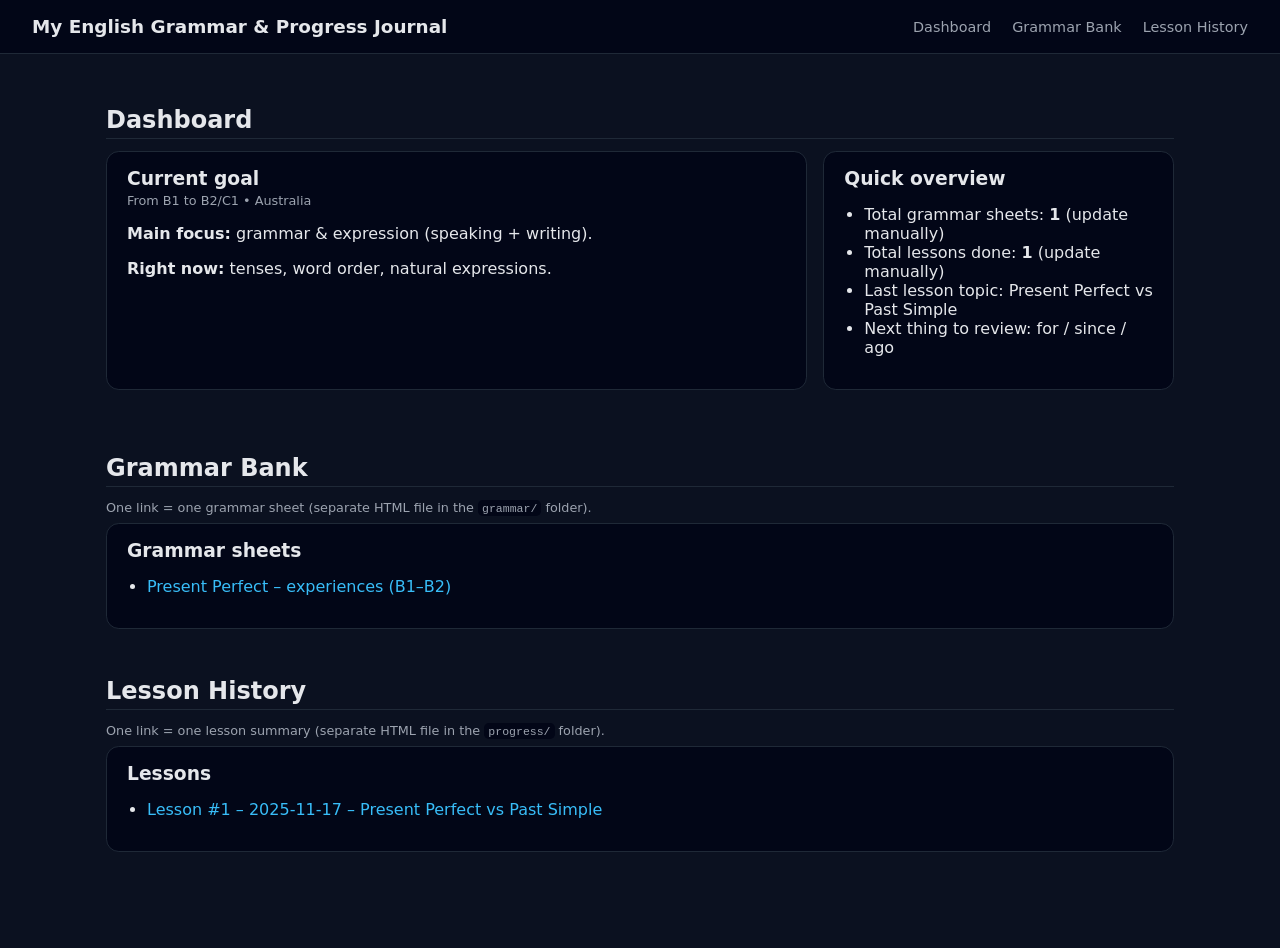
==== index.html @ 3e575c79 "Initial commit: English grammar journal" ====
<!DOCTYPE html>
<html lang="en">
<head>
  <meta charset="UTF-8" />
  <title>My English Grammar & Progress Journal</title>
  <meta name="viewport" content="width=device-width, initial-scale=1" />
  <link rel="stylesheet" href="css/style.css" />
</head>
<body>
  <header>
    <h1>My English Grammar & Progress Journal</h1>
    <nav>
      <a href="#dashboard">Dashboard</a>
      <a href="#grammar-bank">Grammar Bank</a>
      <a href="#progress">Lesson History</a>
    </nav>
  </header>

  <main>
    <!-- DASHBOARD -->
    <section id="dashboard">
      <h2>Dashboard</h2>
      <div class="grid grid-2">
        <div class="card">
          <h3>Current goal</h3>
          <div class="meta">From B1 to B2/C1 • Australia</div>
          <p><strong>Main focus:</strong> grammar & expression (speaking + writing).</p>
          <p><strong>Right now:</strong> tenses, word order, natural expressions.</p>
        </div>
        <div class="card">
          <h3>Quick overview</h3>
          <ul>
            <li>Total grammar sheets: <strong>1</strong> (update manually)</li>
            <li>Total lessons done: <strong>1</strong> (update manually)</li>
            <li>Last lesson topic: Present Perfect vs Past Simple</li>
            <li>Next thing to review: for / since / ago</li>
          </ul>
        </div>
      </div>
    </section>

    <!-- GRAMMAR BANK LIST -->
    <section id="grammar-bank">
      <h2>Grammar Bank</h2>
      <p class="meta">
        One link = one grammar sheet (separate HTML file in the <code>grammar/</code> folder).
      </p>

      <div class="card">
        <h3>Grammar sheets</h3>
        <ul>
          <li>
            <a href="grammar/2025-11-17-present-perfect.html">
              Present Perfect – experiences (B1–B2)
            </a>
          </li>
        </ul>
      </div>
    </section>

    <!-- PROGRESS LIST -->
    <section id="progress">
      <h2>Lesson History</h2>
      <p class="meta">
        One link = one lesson summary (separate HTML file in the <code>progress/</code> folder).
      </p>

      <div class="card">
        <h3>Lessons</h3>
        <ul>
          <li>
            <a href="progress/2025-11-17-lesson-01.html">
              Lesson #1 – 2025-11-17 – Present Perfect vs Past Simple
            </a>
          </li>
        </ul>
      </div>
    </section>
  </main>
</body>
</html>
---- css/style.css ----
/* ----- GLOBAL ----- */
* {
  box-sizing: border-box;
}

body {
  font-family: system-ui, -apple-system, BlinkMacSystemFont, "Segoe UI", sans-serif;
  margin: 0;
  padding: 0;
  background: #0b1120;
  color: #e5e7eb;
}

a {
  color: #38bdf8;
  text-decoration: none;
}

a:hover {
  text-decoration: underline;
}

/* ----- LAYOUT ----- */
header {
  background: #020617;
  padding: 1rem 2rem;
  display: flex;
  justify-content: space-between;
  align-items: center;
  position: sticky;
  top: 0;
  z-index: 10;
  border-bottom: 1px solid #1f2937;
}

header h1 {
  margin: 0;
  font-size: 1.15rem;
}

nav a {
  color: #9ca3af;
  margin-left: 1rem;
  font-size: 0.9rem;
}

nav a:hover {
  color: #e5e7eb;
}

main {
  max-width: 1100px;
  margin: 0 auto;
  padding: 2rem 1rem 3rem;
}

section {
  margin-bottom: 3rem;
}

section h2 {
  margin-bottom: 0.75rem;
  border-bottom: 1px solid #1f2937;
  padding-bottom: 0.25rem;
}

/* ----- CARDS ----- */
.card {
  background: #020617;
  border: 1px solid #1f2937;
  border-radius: 0.8rem;
  padding: 1rem 1.25rem;
  margin-bottom: 1rem;
}

.card h3,
.card h2 {
  margin-top: 0;
  margin-bottom: 0.25rem;
}

.meta {
  font-size: 0.8rem;
  color: #9ca3af;
  margin-bottom: 0.5rem;
}

.tag {
  display: inline-block;
  font-size: 0.75rem;
  padding: 0.1rem 0.5rem;
  border-radius: 999px;
  background: #020617;
  border: 1px solid #374151;
  margin-right: 0.25rem;
  margin-bottom: 0.25rem;
}

.grid {
  display: grid;
  gap: 1rem;
}

@media (min-width: 768px) {
  .grid-2 {
    grid-template-columns: 2fr 1fr;
  }
}

ul {
  padding-left: 1.25rem;
}

.comment {
  font-style: italic;
  font-size: 0.9rem;
  color: #d1d5db;
}

code {
  background: #020617;
  padding: 0.1rem 0.25rem;
  border-radius: 0.3rem;
  font-size: 0.9em;
}

/* ----- BADGE ----- */
.badge {
  display: inline-block;
  padding: 0.15rem 0.5rem;
  border-radius: 999px;
  background: #111827;
  border: 1px solid #1f2937;
  font-size: 0.75rem;
  color: #e5e7eb;
}
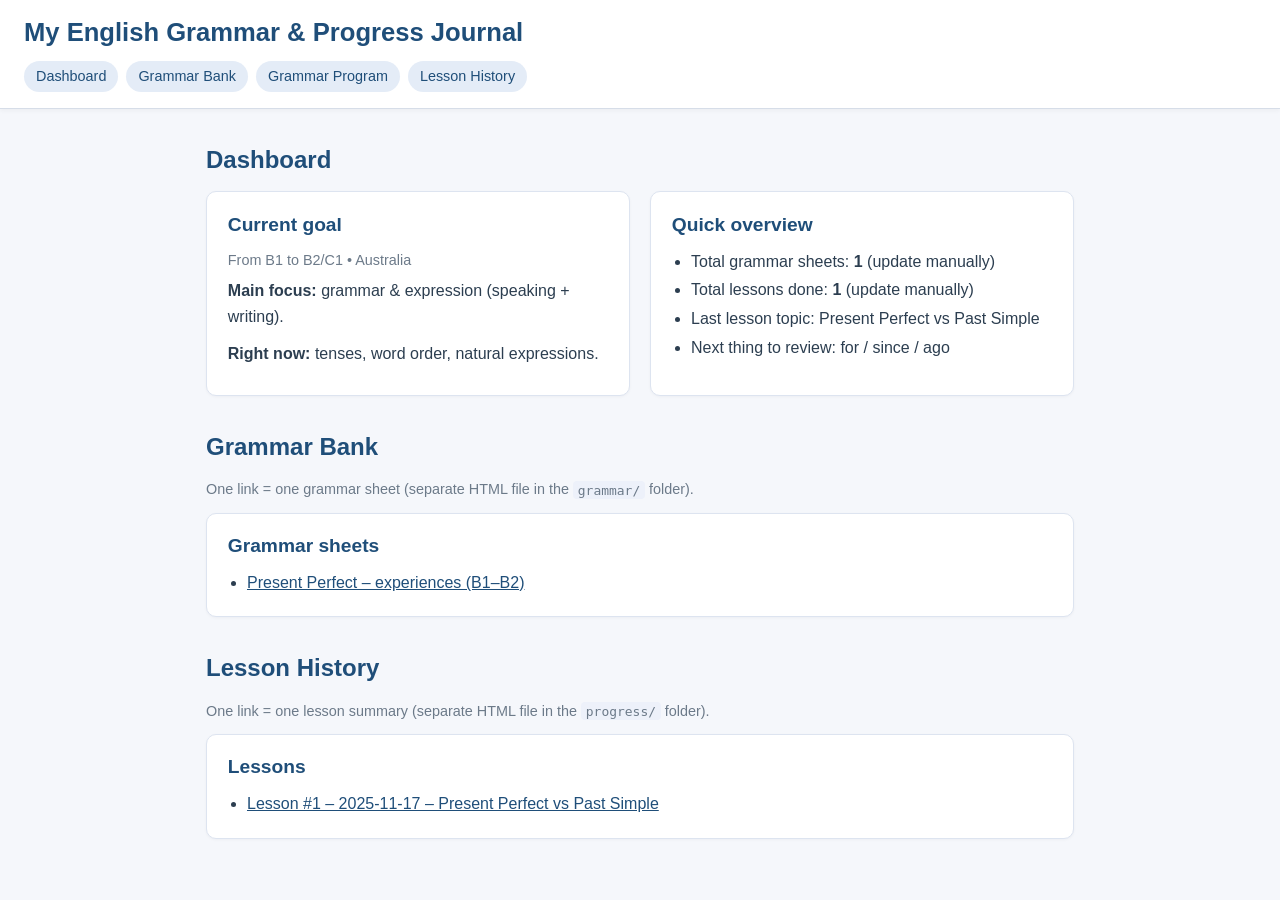
==== commit 2c53763a: "Update files after merging with GitHub" ====
--- a/index.html
+++ b/index.html
@@ -12,9 +12,11 @@
     <nav>
       <a href="#dashboard">Dashboard</a>
       <a href="#grammar-bank">Grammar Bank</a>
+      <a href="program.html">Grammar Program</a>
       <a href="#progress">Lesson History</a>
     </nav>
   </header>
+
 
   <main>
     <!-- DASHBOARD -->
--- a/css/style.css
+++ b/css/style.css
@@ -1,136 +1,194 @@
-/* ----- GLOBAL ----- */
+/* --------- RESET DE BASE --------- */
+
 * {
   box-sizing: border-box;
 }
 
-body {
-  font-family: system-ui, -apple-system, BlinkMacSystemFont, "Segoe UI", sans-serif;
+html, body {
   margin: 0;
   padding: 0;
-  background: #0b1120;
-  color: #e5e7eb;
 }
 
+/* --------- TYPO + FOND --------- */
+
+body {
+  font-family: -apple-system, BlinkMacSystemFont, "Segoe UI", Roboto, sans-serif;
+  background: #f5f7fb;           /* fond clair bleu/gris */
+  color: #2c3e50;                 /* texte gris foncé */
+  line-height: 1.6;
+}
+
+/* --------- HEADER --------- */
+
+header {
+  background: #ffffff;
+  border-bottom: 1px solid #d6dde8;
+  box-shadow: 0 2px 4px rgba(0, 0, 0, 0.04);
+  padding: 0.75rem 1.5rem 1rem;
+}
+
+header h1 {
+  margin: 0 0 0.5rem;
+  font-size: 1.6rem;
+  color: #1f4e79;                 /* bleu sobre principal */
+}
+
+header nav {
+  display: flex;
+  flex-wrap: wrap;
+  gap: 0.5rem;
+}
+
+header nav a {
+  text-decoration: none;
+  color: #1f4e79;
+  font-weight: 500;
+  padding: 0.25rem 0.75rem;
+  border-radius: 999px;
+  background: #e4ecf7;
+  font-size: 0.9rem;
+}
+
+header nav a:hover {
+  background: #d1ddf1;
+}
+
+/* --------- LAYOUT GLOBAL --------- */
+
+main {
+  max-width: 900px;
+  margin: 2rem auto 3rem;
+  padding: 0 1rem;
+}
+
+/* Sections principales (Dashboard / Grammar / Progress) */
+
+section {
+  margin-bottom: 2rem;
+}
+
+/* --------- TITRES & TEXTE --------- */
+
+h2 {
+  font-size: 1.5rem;
+  margin-bottom: 0.75rem;
+  color: #1f4e79;
+}
+
+h3 {
+  font-size: 1.2rem;
+  margin-top: 0;
+  margin-bottom: 0.5rem;
+  color: #1f4e79;
+}
+
+p {
+  margin: 0.4rem 0 0.7rem;
+}
+
+.meta {
+  font-size: 0.9rem;
+  color: #6c7a89;
+}
+
+/* Liens */
+
 a {
-  color: #38bdf8;
-  text-decoration: none;
+  color: #1f4e79;
 }
 
 a:hover {
   text-decoration: underline;
 }
 
-/* ----- LAYOUT ----- */
-header {
-  background: #020617;
-  padding: 1rem 2rem;
-  display: flex;
-  justify-content: space-between;
-  align-items: center;
-  position: sticky;
-  top: 0;
-  z-index: 10;
-  border-bottom: 1px solid #1f2937;
+/* --------- GRILLE & CARTES --------- */
+
+.grid {
+  display: grid;
+  gap: 1.25rem;
 }
 
-header h1 {
-  margin: 0;
-  font-size: 1.15rem;
+/* 2 colonnes sur écran moyen/grand, 1 colonne sur mobile */
+.grid-2 {
+  grid-template-columns: repeat(2, minmax(0, 1fr));
 }
 
-nav a {
-  color: #9ca3af;
-  margin-left: 1rem;
-  font-size: 0.9rem;
+@media (max-width: 700px) {
+  .grid-2 {
+    grid-template-columns: 1fr;
+  }
 }
 
-nav a:hover {
-  color: #e5e7eb;
+.card {
+  background: #ffffff;
+  border-radius: 10px;
+  border: 1px solid #dde4f0;
+  padding: 1.1rem 1.3rem;
+  box-shadow: 0 1px 3px rgba(15, 23, 42, 0.04);
 }
 
-main {
-  max-width: 1100px;
-  margin: 0 auto;
-  padding: 2rem 1rem 3rem;
+/* Listes dans les cartes */
+
+.card ul {
+  margin: 0.3rem 0 0;
+  padding-left: 1.2rem;
 }
 
-section {
-  margin-bottom: 3rem;
+.card li {
+  margin-bottom: 0.2rem;
 }
 
-section h2 {
-  margin-bottom: 0.75rem;
-  border-bottom: 1px solid #1f2937;
-  padding-bottom: 0.25rem;
+/* --------- CODE INLINE (pour le chemin grammar/ progress/) --------- */
+
+code {
+  font-family: "Fira Code", Menlo, Consolas, monospace;
+  background: #edf1fa;
+  padding: 0.1rem 0.3rem;
+  border-radius: 4px;
+  font-size: 0.9em;
 }
 
-/* ----- CARDS ----- */
-.card {
-  background: #020617;
-  border: 1px solid #1f2937;
-  border-radius: 0.8rem;
+/* --------- BLOCS UTILES POUR LES FUTURES FICHES --------- */
+
+/* Pour tes fiches de grammaire individuelles */
+.grammar-section {
+  background: #ffffff;
+  border-left: 4px solid #1f4e79;
+  border-radius: 8px;
   padding: 1rem 1.25rem;
   margin-bottom: 1rem;
 }
 
-.card h3,
-.card h2 {
-  margin-top: 0;
-  margin-bottom: 0.25rem;
+/* Encadré neutre (note, rappel) */
+.note-box {
+  background: #f3f6ff;
+  border: 1px solid #c7d4f7;
+  border-radius: 8px;
+  padding: 0.75rem 1rem;
+  font-size: 0.95rem;
 }
 
-.meta {
-  font-size: 0.8rem;
-  color: #9ca3af;
-  margin-bottom: 0.5rem;
+/* Encadré pour erreurs fréquentes */
+.error-box {
+  background: #fff7f2;
+  border: 1px solid #f2c5a4;
+  border-radius: 8px;
+  padding: 0.8rem 1rem;
+  font-size: 0.95rem;
 }
 
-.tag {
-  display: inline-block;
-  font-size: 0.75rem;
-  padding: 0.1rem 0.5rem;
-  border-radius: 999px;
-  background: #020617;
-  border: 1px solid #374151;
-  margin-right: 0.25rem;
-  margin-bottom: 0.25rem;
+/* Encadré pour exemples */
+.example-box {
+  background: #f8fafc;
+  border: 1px dashed #c4d0e3;
+  border-radius: 8px;
+  padding: 0.75rem 1rem;
+  font-size: 0.95rem;
 }
 
-.grid {
-  display: grid;
-  gap: 1rem;
+/* Mise en relief exceptionnelle (autre couleur) */
+.highlight {
+  background: #fff3d6;
+  border-radius: 4px;
+  padding: 0.1rem 0.3rem;
 }
-
-@media (min-width: 768px) {
-  .grid-2 {
-    grid-template-columns: 2fr 1fr;
-  }
-}
-
-ul {
-  padding-left: 1.25rem;
-}
-
-.comment {
-  font-style: italic;
-  font-size: 0.9rem;
-  color: #d1d5db;
-}
-
-code {
-  background: #020617;
-  padding: 0.1rem 0.25rem;
-  border-radius: 0.3rem;
-  font-size: 0.9em;
-}
-
-/* ----- BADGE ----- */
-.badge {
-  display: inline-block;
-  padding: 0.15rem 0.5rem;
-  border-radius: 999px;
-  background: #111827;
-  border: 1px solid #1f2937;
-  font-size: 0.75rem;
-  color: #e5e7eb;
-}
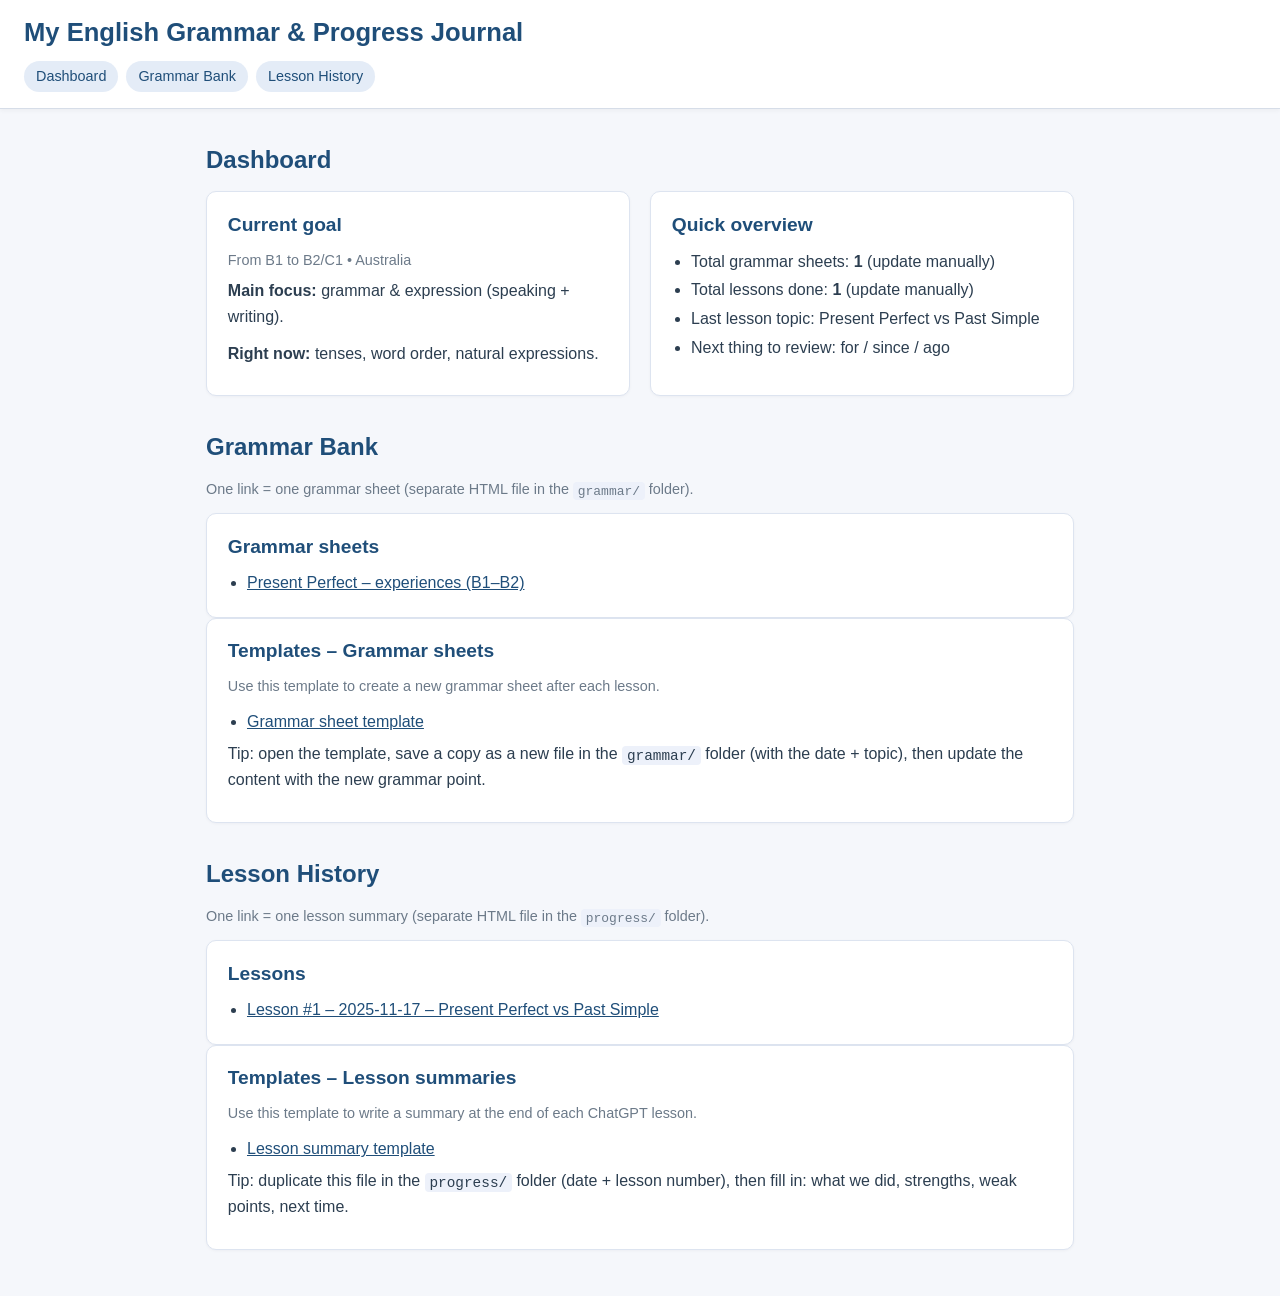
==== commit b3e3449b: "Update files after merging with GitHub" ====
--- a/index.html
+++ b/index.html
@@ -12,11 +12,9 @@
     <nav>
       <a href="#dashboard">Dashboard</a>
       <a href="#grammar-bank">Grammar Bank</a>
-      <a href="program.html">Grammar Program</a>
       <a href="#progress">Lesson History</a>
     </nav>
   </header>
-
 
   <main>
     <!-- DASHBOARD -->
@@ -48,6 +46,7 @@
         One link = one grammar sheet (separate HTML file in the <code>grammar/</code> folder).
       </p>
 
+      <!-- Fiches de grammaire existantes -->
       <div class="card">
         <h3>Grammar sheets</h3>
         <ul>
@@ -56,7 +55,28 @@
               Present Perfect – experiences (B1–B2)
             </a>
           </li>
+          <!-- Ajoute ici les nouvelles fiches au fur et à mesure -->
         </ul>
+      </div>
+
+      <!-- TEMPLATE FICHE GRAMMATICALE -->
+      <div class="card">
+        <h3>Templates – Grammar sheets</h3>
+        <p class="meta">
+          Use this template to create a new grammar sheet after each lesson.
+        </p>
+        <ul>
+          <li>
+            <a href="grammar/grammar-template.html">
+              Grammar sheet template
+            </a>
+          </li>
+        </ul>
+        <p class="comment">
+          Tip: open the template, save a copy as a new file in the
+          <code>grammar/</code> folder (with the date + topic), then update the
+          content with the new grammar point.
+        </p>
       </div>
     </section>
 
@@ -67,6 +87,7 @@
         One link = one lesson summary (separate HTML file in the <code>progress/</code> folder).
       </p>
 
+      <!-- Leçons existantes -->
       <div class="card">
         <h3>Lessons</h3>
         <ul>
@@ -75,7 +96,28 @@
               Lesson #1 – 2025-11-17 – Present Perfect vs Past Simple
             </a>
           </li>
+          <!-- Ajoute ici les nouvelles leçons au fur et à mesure -->
         </ul>
+      </div>
+
+      <!-- TEMPLATE FICHE DE SUIVI -->
+      <div class="card">
+        <h3>Templates – Lesson summaries</h3>
+        <p class="meta">
+          Use this template to write a summary at the end of each ChatGPT lesson.
+        </p>
+        <ul>
+          <li>
+            <a href="progress/progress-template.html">
+              Lesson summary template
+            </a>
+          </li>
+        </ul>
+        <p class="comment">
+          Tip: duplicate this file in the <code>progress/</code> folder
+          (date + lesson number), then fill in: what we did, strengths,
+          weak points, next time.
+        </p>
       </div>
     </section>
   </main>
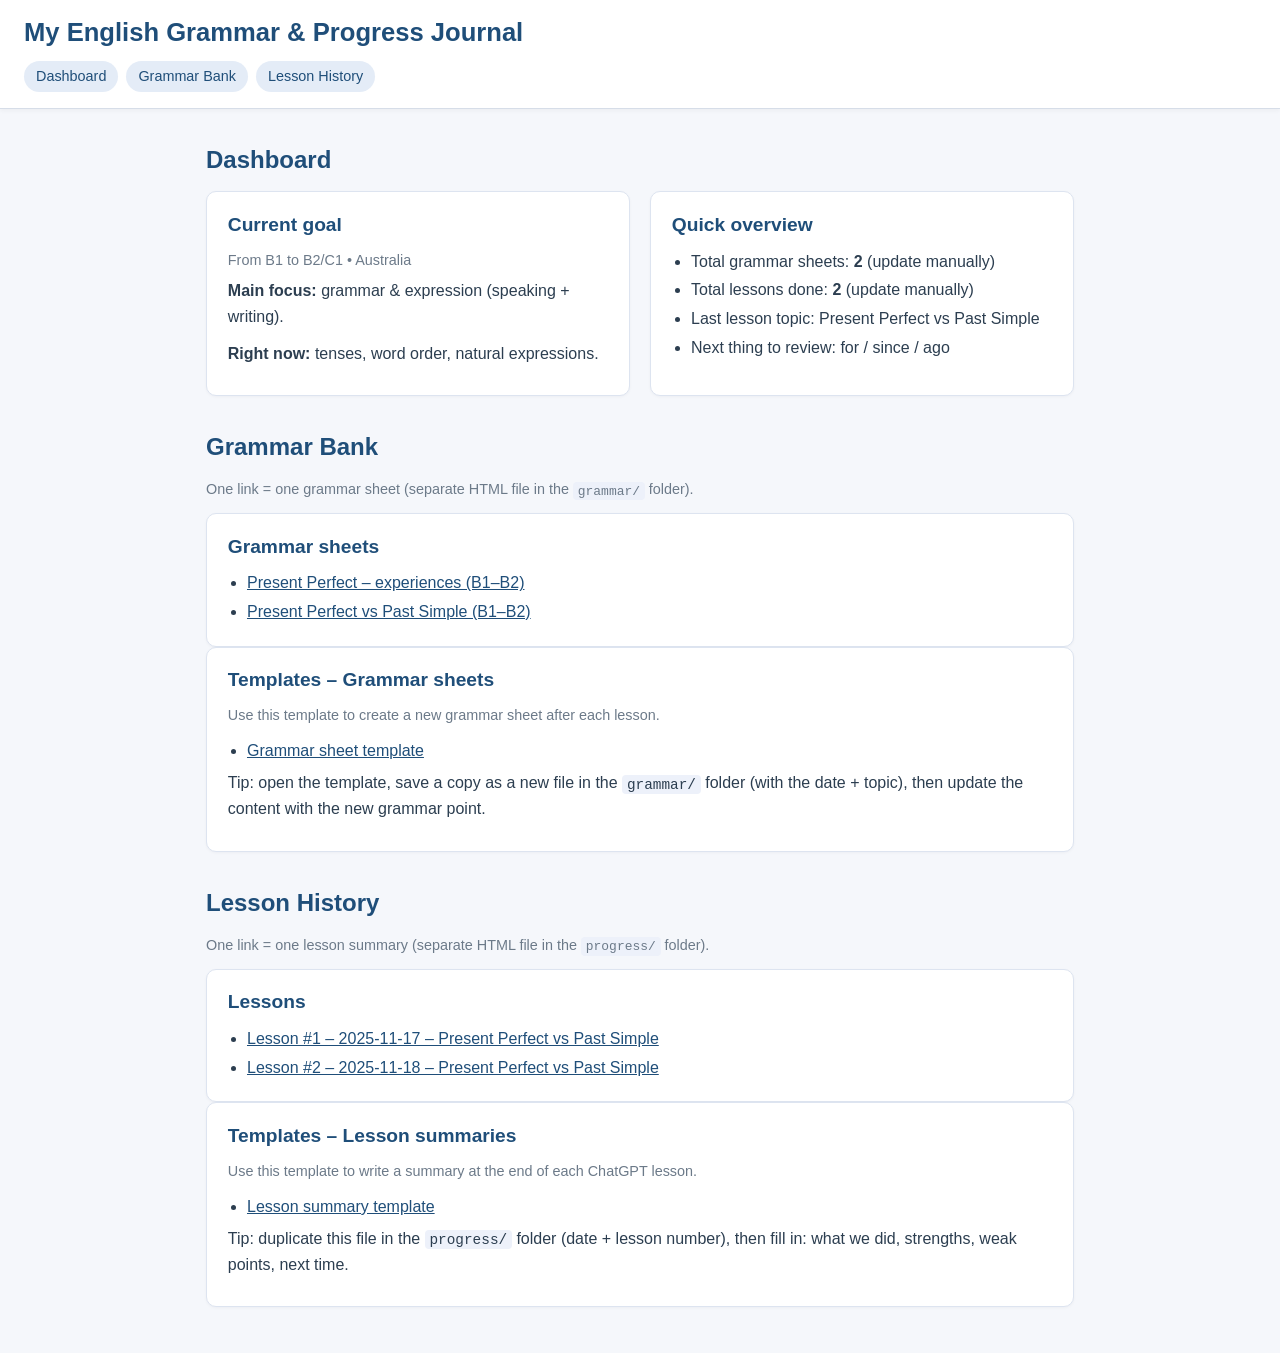
==== commit 05110ff7: "Comment" ====
--- a/index.html
+++ b/index.html
@@ -30,8 +30,8 @@
         <div class="card">
           <h3>Quick overview</h3>
           <ul>
-            <li>Total grammar sheets: <strong>1</strong> (update manually)</li>
-            <li>Total lessons done: <strong>1</strong> (update manually)</li>
+            <li>Total grammar sheets: <strong>2</strong> (update manually)</li>
+            <li>Total lessons done: <strong>2</strong> (update manually)</li>
             <li>Last lesson topic: Present Perfect vs Past Simple</li>
             <li>Next thing to review: for / since / ago</li>
           </ul>
@@ -55,7 +55,11 @@
               Present Perfect – experiences (B1–B2)
             </a>
           </li>
-          <!-- Ajoute ici les nouvelles fiches au fur et à mesure -->
+          <li>
+            <a href="grammar/present-perfect-vs-past-simple.html">
+              Present Perfect vs Past Simple (B1–B2)
+            </a>
+          </li>
         </ul>
       </div>
 
@@ -96,7 +100,11 @@
               Lesson #1 – 2025-11-17 – Present Perfect vs Past Simple
             </a>
           </li>
-          <!-- Ajoute ici les nouvelles leçons au fur et à mesure -->
+          <li>
+            <a href="progress/2025-11-18-lesson-02.html">
+              Lesson #2 – 2025-11-18 – Present Perfect vs Past Simple
+            </a>
+          </li>
         </ul>
       </div>
 
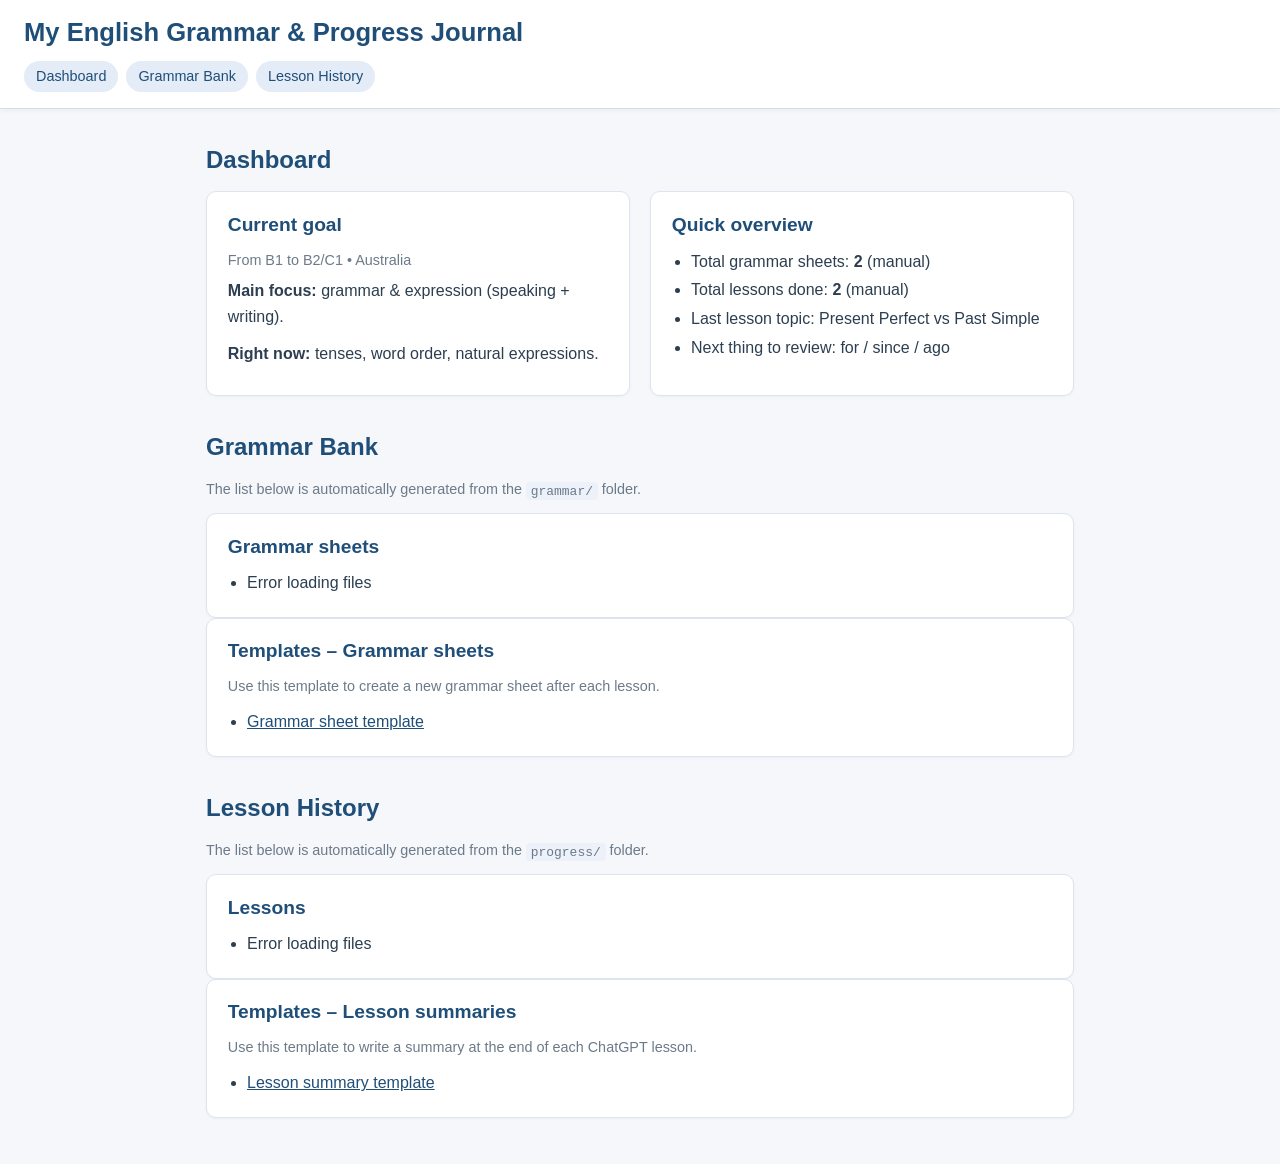
==== commit 66f48879: "Comment" ====
--- a/index.html
+++ b/index.html
@@ -30,8 +30,8 @@
         <div class="card">
           <h3>Quick overview</h3>
           <ul>
-            <li>Total grammar sheets: <strong>2</strong> (update manually)</li>
-            <li>Total lessons done: <strong>2</strong> (update manually)</li>
+            <li>Total grammar sheets: <strong>2</strong> (manual)</li>
+            <li>Total lessons done: <strong>2</strong> (manual)</li>
             <li>Last lesson topic: Present Perfect vs Past Simple</li>
             <li>Next thing to review: for / since / ago</li>
           </ul>
@@ -42,92 +42,93 @@
     <!-- GRAMMAR BANK LIST -->
     <section id="grammar-bank">
       <h2>Grammar Bank</h2>
-      <p class="meta">
-        One link = one grammar sheet (separate HTML file in the <code>grammar/</code> folder).
-      </p>
+      <p class="meta">The list below is automatically generated from the <code>grammar/</code> folder.</p>
 
-      <!-- Fiches de grammaire existantes -->
+      <!-- AUTO-LIST GRAMMAR FILES -->
       <div class="card">
         <h3>Grammar sheets</h3>
-        <ul>
-          <li>
-            <a href="grammar/2025-11-17-present-perfect.html">
-              Present Perfect – experiences (B1–B2)
-            </a>
-          </li>
-          <li>
-            <a href="grammar/present-perfect-vs-past-simple.html">
-              Present Perfect vs Past Simple (B1–B2)
-            </a>
-          </li>
+        <ul id="grammar-list">
+          <li>Loading grammar files...</li>
         </ul>
       </div>
 
       <!-- TEMPLATE FICHE GRAMMATICALE -->
       <div class="card">
         <h3>Templates – Grammar sheets</h3>
-        <p class="meta">
-          Use this template to create a new grammar sheet after each lesson.
-        </p>
+        <p class="meta">Use this template to create a new grammar sheet after each lesson.</p>
         <ul>
-          <li>
-            <a href="grammar/grammar-template.html">
-              Grammar sheet template
-            </a>
-          </li>
+          <li><a href="grammar/grammar-template.html">Grammar sheet template</a></li>
         </ul>
-        <p class="comment">
-          Tip: open the template, save a copy as a new file in the
-          <code>grammar/</code> folder (with the date + topic), then update the
-          content with the new grammar point.
-        </p>
       </div>
     </section>
 
     <!-- PROGRESS LIST -->
     <section id="progress">
       <h2>Lesson History</h2>
-      <p class="meta">
-        One link = one lesson summary (separate HTML file in the <code>progress/</code> folder).
-      </p>
+      <p class="meta">The list below is automatically generated from the <code>progress/</code> folder.</p>
 
-      <!-- Leçons existantes -->
+      <!-- AUTO-LIST PROGRESS FILES -->
       <div class="card">
         <h3>Lessons</h3>
-        <ul>
-          <li>
-            <a href="progress/2025-11-17-lesson-01.html">
-              Lesson #1 – 2025-11-17 – Present Perfect vs Past Simple
-            </a>
-          </li>
-          <li>
-            <a href="progress/2025-11-18-lesson-02.html">
-              Lesson #2 – 2025-11-18 – Present Perfect vs Past Simple
-            </a>
-          </li>
+        <ul id="progress-list">
+          <li>Loading lesson files...</li>
         </ul>
       </div>
 
       <!-- TEMPLATE FICHE DE SUIVI -->
       <div class="card">
         <h3>Templates – Lesson summaries</h3>
-        <p class="meta">
-          Use this template to write a summary at the end of each ChatGPT lesson.
-        </p>
+        <p class="meta">Use this template to write a summary at the end of each ChatGPT lesson.</p>
         <ul>
-          <li>
-            <a href="progress/progress-template.html">
-              Lesson summary template
-            </a>
-          </li>
+          <li><a href="progress/progress-template.html">Lesson summary template</a></li>
         </ul>
-        <p class="comment">
-          Tip: duplicate this file in the <code>progress/</code> folder
-          (date + lesson number), then fill in: what we did, strengths,
-          weak points, next time.
-        </p>
       </div>
     </section>
   </main>
+
+  <!-- ========================== -->
+  <!-- AUTO-GENERATION JAVASCRIPT -->
+  <!-- ========================== -->
+
+  <script>
+    async function loadLinks(folder, elementId) {
+      const user = "ThomasGrff";      // Ton pseudo GitHub
+      const repo = "english_lessons"; // Nom du repo
+
+      const apiUrl = `https://api.github.com/repos/${user}/${repo}/contents/${folder}`;
+
+      try {
+        const res = await fetch(apiUrl);
+        const data = await res.json();
+
+        const ul = document.getElementById(elementId);
+        ul.innerHTML = "";
+
+        data
+          .filter(f => f.name.endsWith(".html") && !f.name.includes("template"))
+          .forEach(f => {
+            const li = document.createElement("li");
+            const link = document.createElement("a");
+
+            link.href = `${folder}/${f.name}`;
+            link.textContent = f.name
+              .replace(".html", "")
+              .replace(/-/g, " ");
+
+            li.appendChild(link);
+            ul.appendChild(li);
+          });
+      } catch (err) {
+        console.error(err);
+        document.getElementById(elementId).innerHTML =
+          "<li>Error loading files</li>";
+      }
+    }
+
+    // Auto-load grammar & progress lists
+    loadLinks("grammar", "grammar-list");
+    loadLinks("progress", "progress-list");
+  </script>
+
 </body>
 </html>
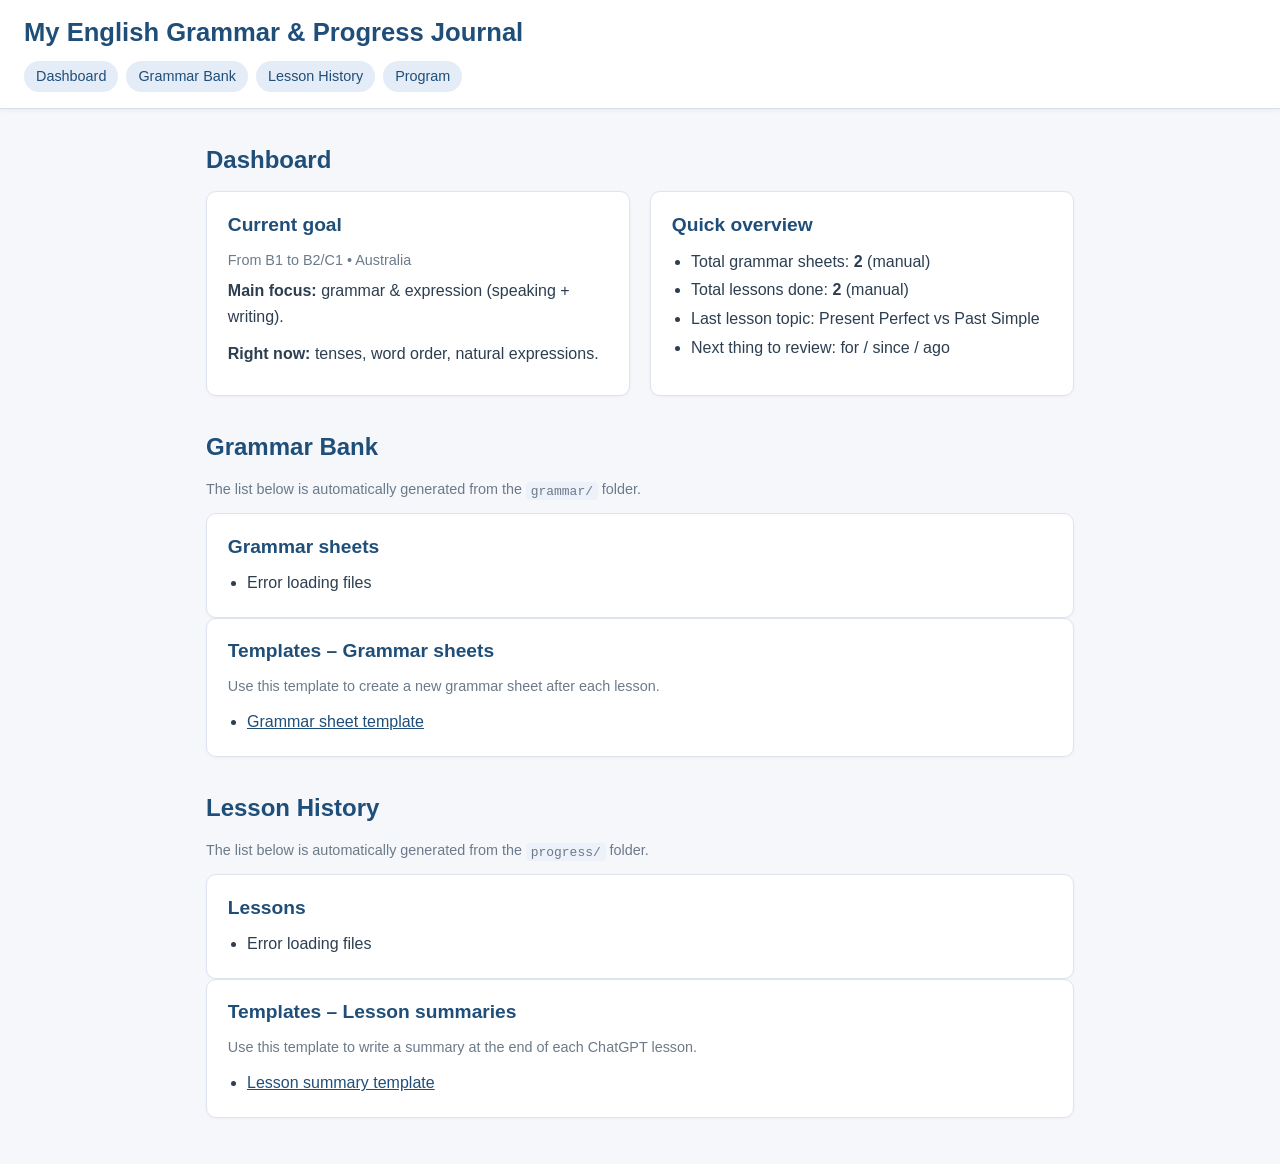
==== commit 8f3bd14d: "Comment" ====
--- a/index.html
+++ b/index.html
@@ -13,6 +13,7 @@
       <a href="#dashboard">Dashboard</a>
       <a href="#grammar-bank">Grammar Bank</a>
       <a href="#progress">Lesson History</a>
+      <a href="program.html">Program</a>
     </nav>
   </header>
 
